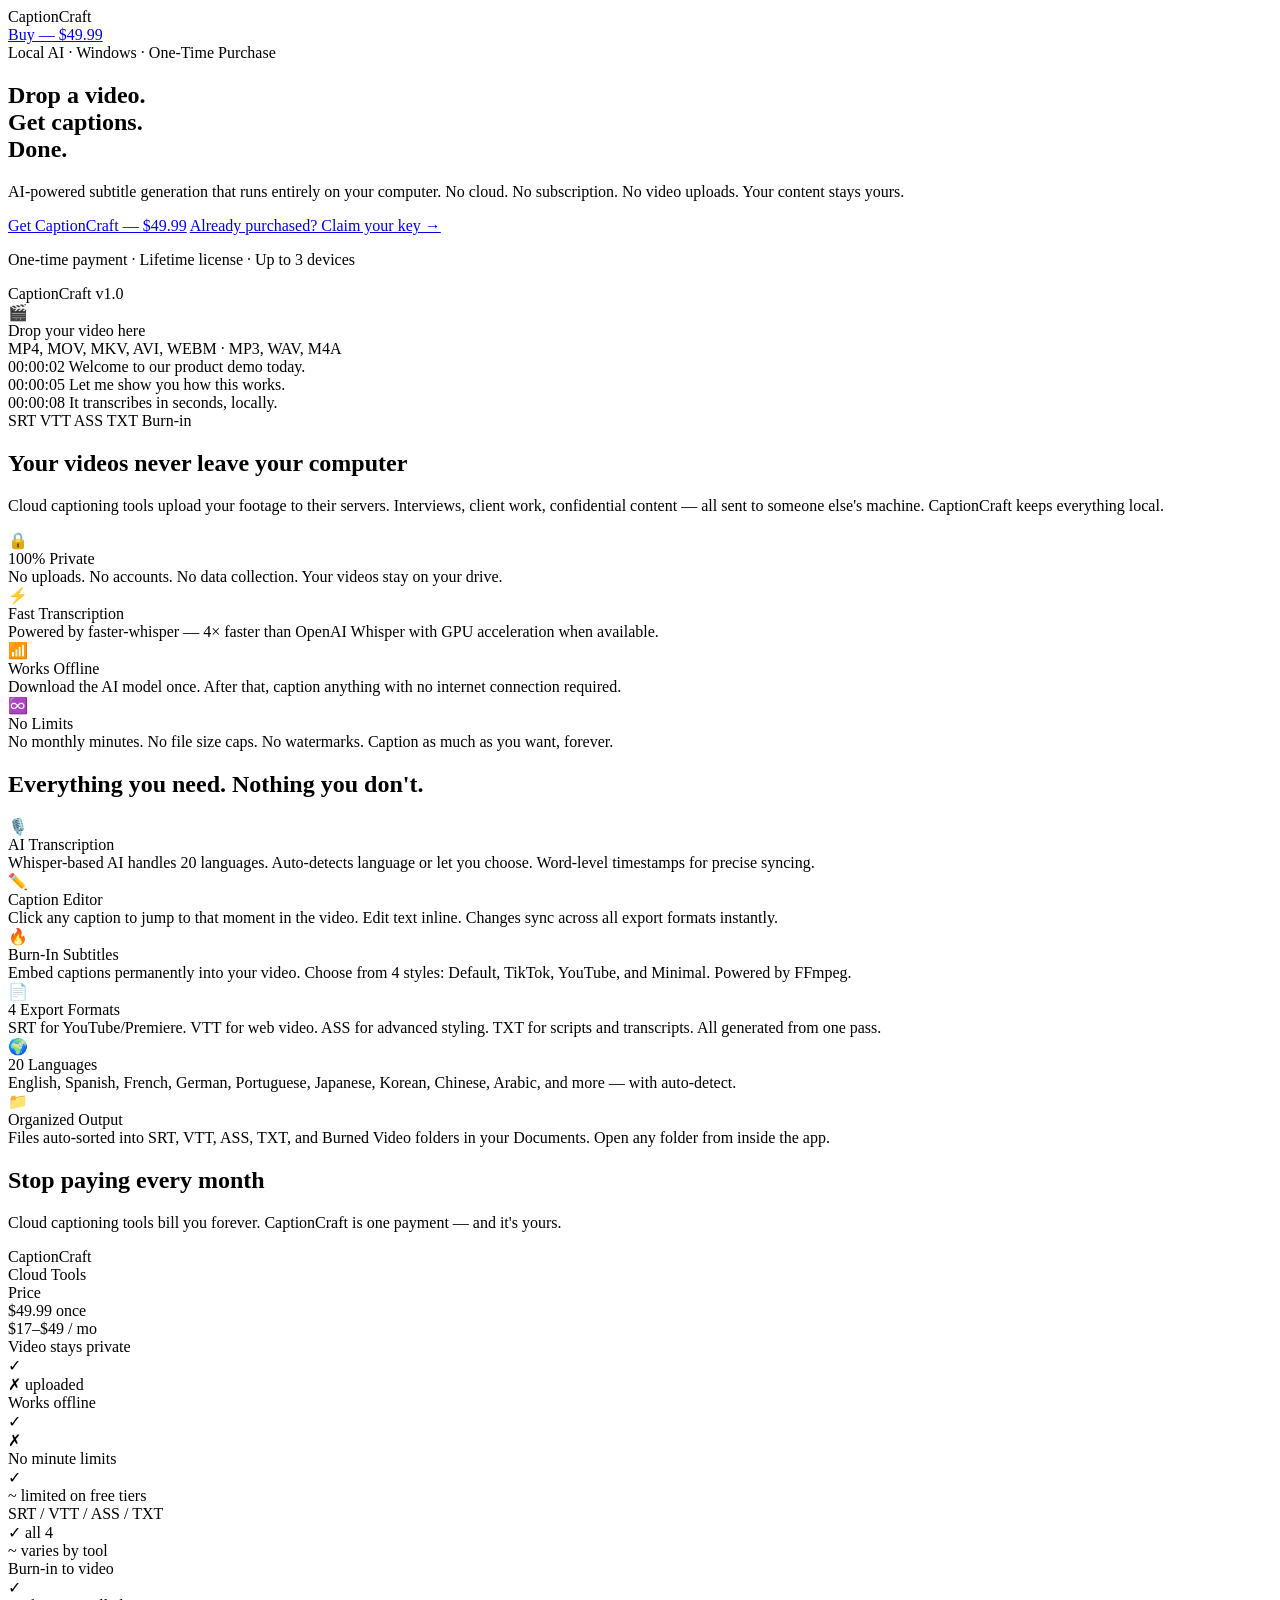
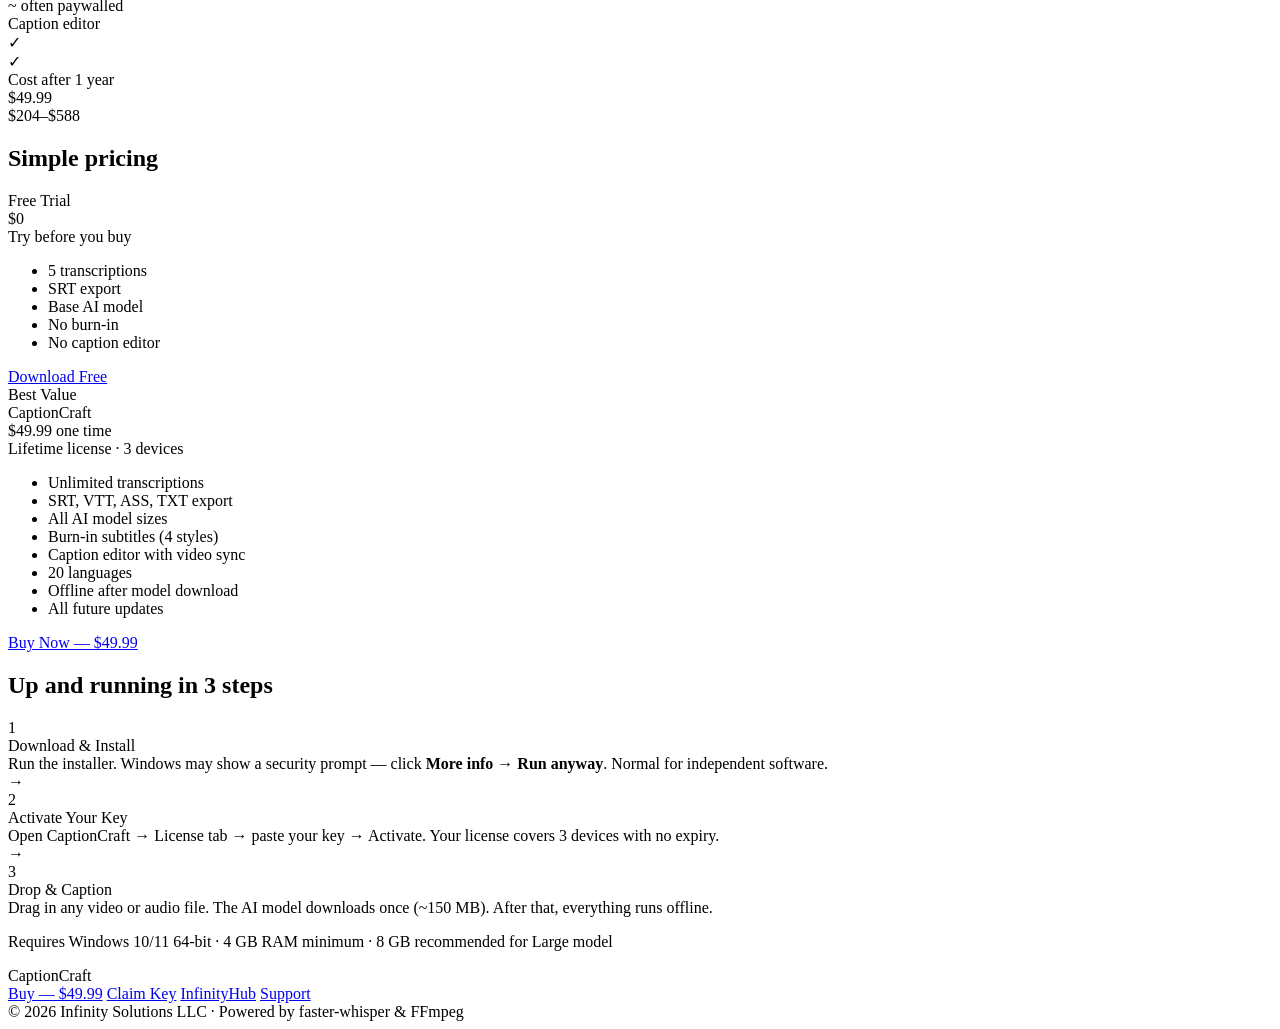
==== index.html @ 3bce5c4e "Add files via upload" ====
<!DOCTYPE html>
<html lang="en">
<head>
<meta charset="UTF-8"/>
<meta name="viewport" content="width=device-width,initial-scale=1.0"/>
<title>CaptionCraft — Local AI Captions. No Subscription.</title>
<meta name="description" content="Drop a video. Get captions. Your videos never leave your computer. One-time $49.99 — no subscription, no cloud, no limits."/>
<link rel="stylesheet" href="style.css"/>
</head>
<body>

<!-- ── NAV ─────────────────────────────────────────────────────────────────── -->
<nav>
  <div class="nav-inner">
    <div class="nav-logo">Caption<span class="accent">Craft</span></div>
    <a class="btn-nav" href="https://square.link/u/BKrwvHYz">Buy — $49.99</a>
  </div>
</nav>

<!-- ── HERO ─────────────────────────────────────────────────────────────────── -->
<section class="hero">
  <div class="hero-inner">
    <div class="hero-badge">Local AI · Windows · One-Time Purchase</div>
    <h1>Drop a video.<br>Get captions.<br><span class="accent">Done.</span></h1>
    <p class="hero-sub">
      AI-powered subtitle generation that runs entirely on your computer.
      No cloud. No subscription. No video uploads. Your content stays yours.
    </p>
    <div class="hero-cta">
      <a class="btn-primary" href="https://square.link/u/BKrwvHYz">Get CaptionCraft — $49.99</a>
      <a class="btn-ghost" href="claim.html">Already purchased? Claim your key →</a>
    </div>
    <p class="hero-note">One-time payment · Lifetime license · Up to 3 devices</p>
  </div>
  <div class="hero-demo">
    <div class="demo-window">
      <div class="demo-titlebar">
        <span class="demo-logo">Caption<span class="accent">Craft</span></span>
        <span class="demo-ver">v1.0</span>
      </div>
      <div class="demo-drop">
        <div class="demo-drop-icon">🎬</div>
        <div class="demo-drop-text">Drop your video here</div>
        <div class="demo-drop-sub">MP4, MOV, MKV, AVI, WEBM · MP3, WAV, M4A</div>
      </div>
      <div class="demo-result">
        <div class="demo-caption-row active">
          <span class="demo-ts">00:00:02</span>
          <span class="demo-line">Welcome to our product demo today.</span>
        </div>
        <div class="demo-caption-row">
          <span class="demo-ts">00:00:05</span>
          <span class="demo-line">Let me show you how this works.</span>
        </div>
        <div class="demo-caption-row">
          <span class="demo-ts">00:00:08</span>
          <span class="demo-line">It transcribes in seconds, locally.</span>
        </div>
      </div>
      <div class="demo-formats">
        <span class="fmt-chip">SRT</span>
        <span class="fmt-chip">VTT</span>
        <span class="fmt-chip">ASS</span>
        <span class="fmt-chip">TXT</span>
        <span class="fmt-chip accent-chip">Burn-in</span>
      </div>
    </div>
  </div>
</section>

<!-- ── WHY LOCAL ─────────────────────────────────────────────────────────────── -->
<section class="section-why">
  <div class="container">
    <h2 class="section-title">Your videos never leave your computer</h2>
    <p class="section-sub">Cloud captioning tools upload your footage to their servers. Interviews, client work, confidential content — all sent to someone else's machine. CaptionCraft keeps everything local.</p>
    <div class="why-grid">
      <div class="why-card">
        <div class="why-icon">🔒</div>
        <div class="why-title">100% Private</div>
        <div class="why-body">No uploads. No accounts. No data collection. Your videos stay on your drive.</div>
      </div>
      <div class="why-card">
        <div class="why-icon">⚡</div>
        <div class="why-title">Fast Transcription</div>
        <div class="why-body">Powered by faster-whisper — 4× faster than OpenAI Whisper with GPU acceleration when available.</div>
      </div>
      <div class="why-card">
        <div class="why-icon">📶</div>
        <div class="why-title">Works Offline</div>
        <div class="why-body">Download the AI model once. After that, caption anything with no internet connection required.</div>
      </div>
      <div class="why-card">
        <div class="why-icon">♾️</div>
        <div class="why-title">No Limits</div>
        <div class="why-body">No monthly minutes. No file size caps. No watermarks. Caption as much as you want, forever.</div>
      </div>
    </div>
  </div>
</section>

<!-- ── FEATURES ──────────────────────────────────────────────────────────────── -->
<section class="section-features">
  <div class="container">
    <h2 class="section-title">Everything you need. Nothing you don't.</h2>
    <div class="features-grid">

      <div class="feature-card">
        <div class="feature-icon">🎙️</div>
        <div class="feature-title">AI Transcription</div>
        <div class="feature-body">Whisper-based AI handles 20 languages. Auto-detects language or let you choose. Word-level timestamps for precise syncing.</div>
      </div>

      <div class="feature-card">
        <div class="feature-icon">✏️</div>
        <div class="feature-title">Caption Editor</div>
        <div class="feature-body">Click any caption to jump to that moment in the video. Edit text inline. Changes sync across all export formats instantly.</div>
      </div>

      <div class="feature-card">
        <div class="feature-icon">🔥</div>
        <div class="feature-title">Burn-In Subtitles</div>
        <div class="feature-body">Embed captions permanently into your video. Choose from 4 styles: Default, TikTok, YouTube, and Minimal. Powered by FFmpeg.</div>
      </div>

      <div class="feature-card">
        <div class="feature-icon">📄</div>
        <div class="feature-title">4 Export Formats</div>
        <div class="feature-body">SRT for YouTube/Premiere. VTT for web video. ASS for advanced styling. TXT for scripts and transcripts. All generated from one pass.</div>
      </div>

      <div class="feature-card">
        <div class="feature-icon">🌍</div>
        <div class="feature-title">20 Languages</div>
        <div class="feature-body">English, Spanish, French, German, Portuguese, Japanese, Korean, Chinese, Arabic, and more — with auto-detect.</div>
      </div>

      <div class="feature-card">
        <div class="feature-icon">📁</div>
        <div class="feature-title">Organized Output</div>
        <div class="feature-body">Files auto-sorted into SRT, VTT, ASS, TXT, and Burned Video folders in your Documents. Open any folder from inside the app.</div>
      </div>

    </div>
  </div>
</section>

<!-- ── COMPARISON ────────────────────────────────────────────────────────────── -->
<section class="section-compare">
  <div class="container">
    <h2 class="section-title">Stop paying every month</h2>
    <p class="section-sub">Cloud captioning tools bill you forever. CaptionCraft is one payment — and it's yours.</p>

    <div class="compare-table">
      <div class="compare-row compare-row-header">
        <div class="ct-feat"></div>
        <div class="ct-val ct-val-cc">CaptionCraft</div>
        <div class="ct-val ct-val-them">Cloud Tools</div>
      </div>
      <div class="compare-row compare-row-price">
        <div class="ct-feat">Price</div>
        <div class="ct-val ct-price-cc">$49.99 once</div>
        <div class="ct-val ct-price-them">$17–$49 / mo</div>
      </div>
      <div class="compare-row">
        <div class="ct-feat">Video stays private</div>
        <div class="ct-val"><span class="cmp-yes">✓</span></div>
        <div class="ct-val"><span class="cmp-no">✗ uploaded</span></div>
      </div>
      <div class="compare-row">
        <div class="ct-feat">Works offline</div>
        <div class="ct-val"><span class="cmp-yes">✓</span></div>
        <div class="ct-val"><span class="cmp-no">✗</span></div>
      </div>
      <div class="compare-row">
        <div class="ct-feat">No minute limits</div>
        <div class="ct-val"><span class="cmp-yes">✓</span></div>
        <div class="ct-val"><span class="cmp-partial">~ limited on free tiers</span></div>
      </div>
      <div class="compare-row">
        <div class="ct-feat">SRT / VTT / ASS / TXT</div>
        <div class="ct-val"><span class="cmp-yes">✓ all 4</span></div>
        <div class="ct-val"><span class="cmp-partial">~ varies by tool</span></div>
      </div>
      <div class="compare-row">
        <div class="ct-feat">Burn-in to video</div>
        <div class="ct-val"><span class="cmp-yes">✓</span></div>
        <div class="ct-val"><span class="cmp-partial">~ often paywalled</span></div>
      </div>
      <div class="compare-row">
        <div class="ct-feat">Caption editor</div>
        <div class="ct-val"><span class="cmp-yes">✓</span></div>
        <div class="ct-val"><span class="cmp-yes">✓</span></div>
      </div>
      <div class="compare-row">
        <div class="ct-feat">Cost after 1 year</div>
        <div class="ct-val"><span class="cmp-yes">$49.99</span></div>
        <div class="ct-val"><span class="cmp-no">$204–$588</span></div>
      </div>
    </div>
  </div>
</section>

<!-- ── PRICING ───────────────────────────────────────────────────────────────── -->
<section class="section-pricing">
  <div class="container">
    <h2 class="section-title">Simple pricing</h2>
    <div class="pricing-grid">
      <div class="price-card">
        <div class="price-name">Free Trial</div>
        <div class="price-amount">$0</div>
        <div class="price-desc">Try before you buy</div>
        <ul class="price-features">
          <li>5 transcriptions</li>
          <li>SRT export</li>
          <li>Base AI model</li>
          <li class="muted">No burn-in</li>
          <li class="muted">No caption editor</li>
        </ul>
        <a class="btn-outline" href="#">Download Free</a>
      </div>
      <div class="price-card price-card-featured">
        <div class="price-badge">Best Value</div>
        <div class="price-name">CaptionCraft</div>
        <div class="price-amount">$49.99 <span class="price-once">one time</span></div>
        <div class="price-desc">Lifetime license · 3 devices</div>
        <ul class="price-features">
          <li>Unlimited transcriptions</li>
          <li>SRT, VTT, ASS, TXT export</li>
          <li>All AI model sizes</li>
          <li>Burn-in subtitles (4 styles)</li>
          <li>Caption editor with video sync</li>
          <li>20 languages</li>
          <li>Offline after model download</li>
          <li>All future updates</li>
        </ul>
        <a class="btn-primary" href="https://square.link/u/BKrwvHYz">Buy Now — $49.99</a>
      </div>
    </div>
  </div>
</section>

<!-- ── SETUP ─────────────────────────────────────────────────────────────────── -->
<section class="section-setup">
  <div class="container">
    <h2 class="section-title">Up and running in 3 steps</h2>
    <div class="setup-steps">
      <div class="setup-step">
        <div class="step-num">1</div>
        <div class="step-title">Download &amp; Install</div>
        <div class="step-body">Run the installer. Windows may show a security prompt — click <strong>More info → Run anyway</strong>. Normal for independent software.</div>
      </div>
      <div class="setup-arrow">→</div>
      <div class="setup-step">
        <div class="step-num">2</div>
        <div class="step-title">Activate Your Key</div>
        <div class="step-body">Open CaptionCraft → License tab → paste your key → Activate. Your license covers 3 devices with no expiry.</div>
      </div>
      <div class="setup-arrow">→</div>
      <div class="setup-step">
        <div class="step-num">3</div>
        <div class="step-title">Drop &amp; Caption</div>
        <div class="step-body">Drag in any video or audio file. The AI model downloads once (~150 MB). After that, everything runs offline.</div>
      </div>
    </div>
    <p class="setup-note">Requires Windows 10/11 64-bit · 4 GB RAM minimum · 8 GB recommended for Large model</p>
  </div>
</section>

<!-- ── FOOTER ────────────────────────────────────────────────────────────────── -->
<footer>
  <div class="footer-inner">
    <div class="footer-logo">Caption<span class="accent">Craft</span></div>
    <div class="footer-links">
      <a href="https://square.link/u/BKrwvHYz">Buy — $49.99</a>
      <a href="claim.html">Claim Key</a>
      <a href="https://infinityhub.dev">InfinityHub</a>
      <a href="mailto:support@infinityhub.dev">Support</a>
    </div>
    <div class="footer-copy">© 2026 Infinity Solutions LLC · Powered by faster-whisper &amp; FFmpeg</div>
  </div>
</footer>

</body>
</html>
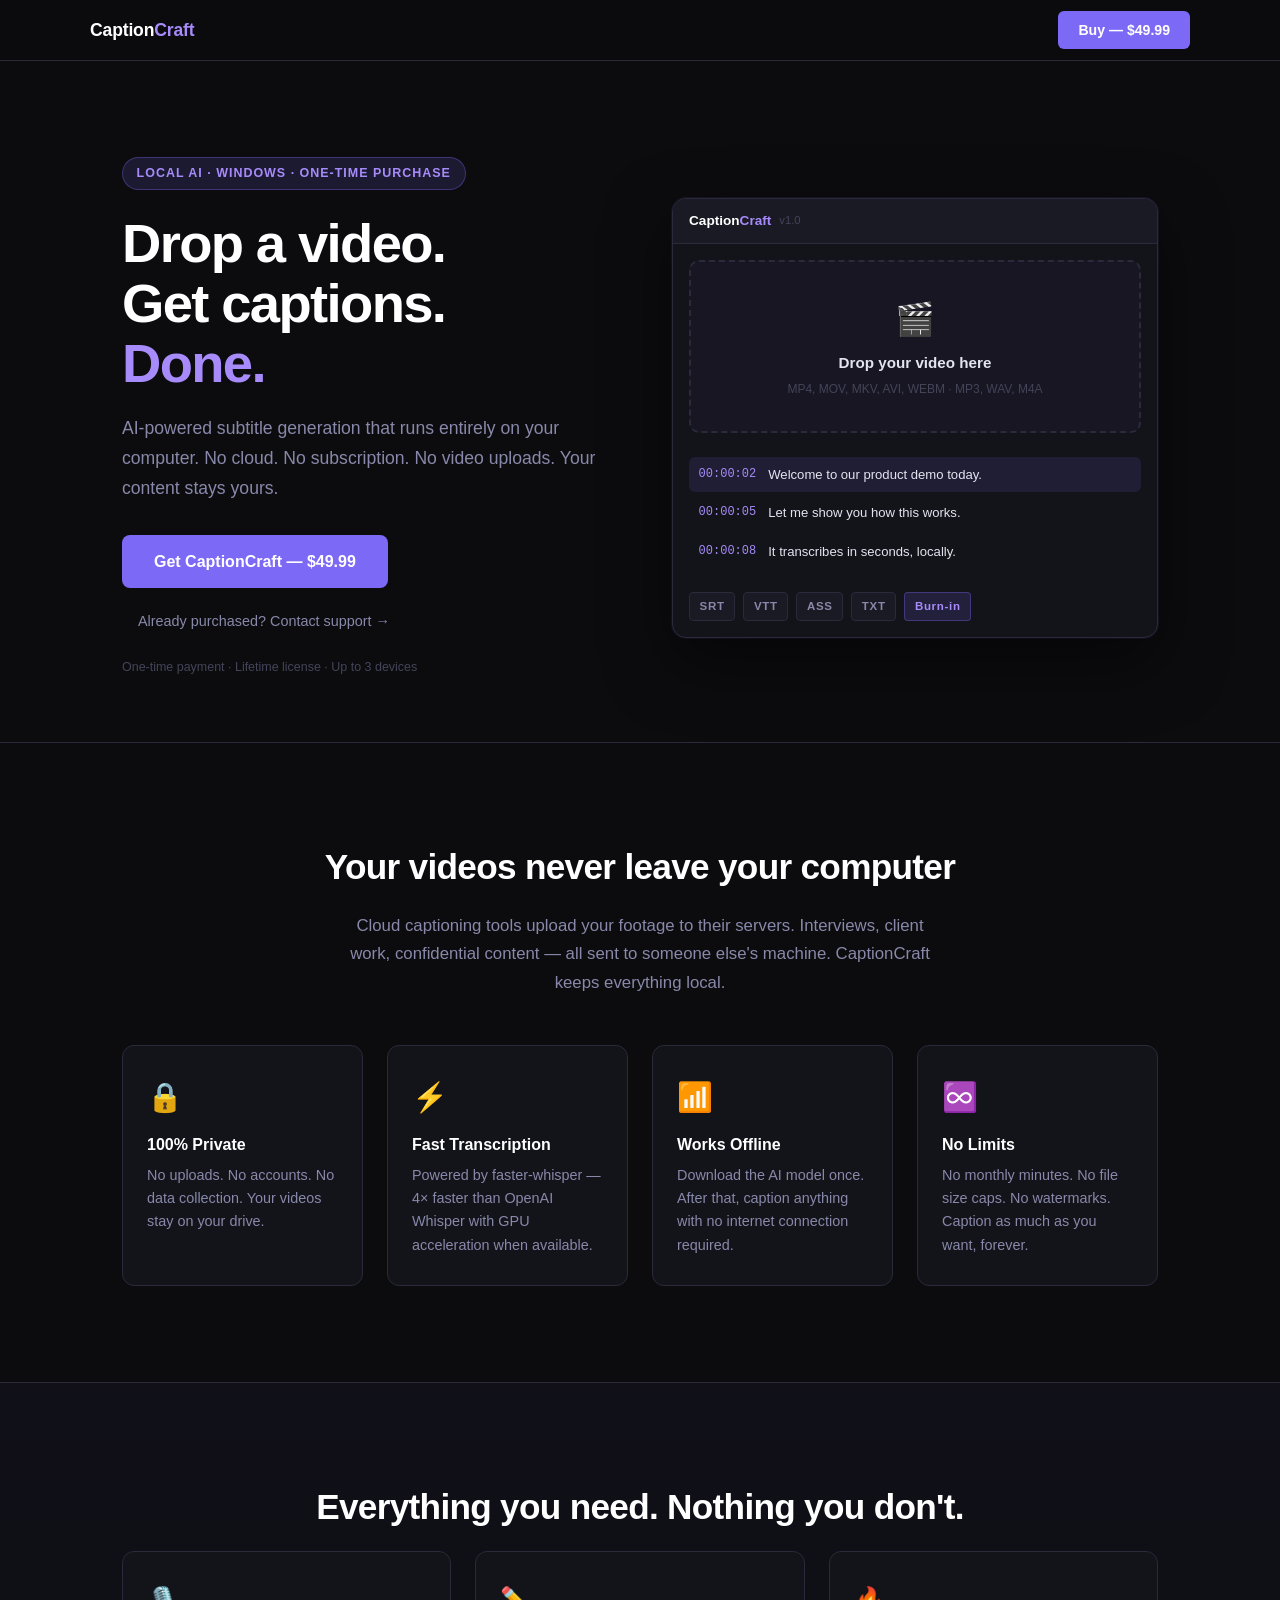
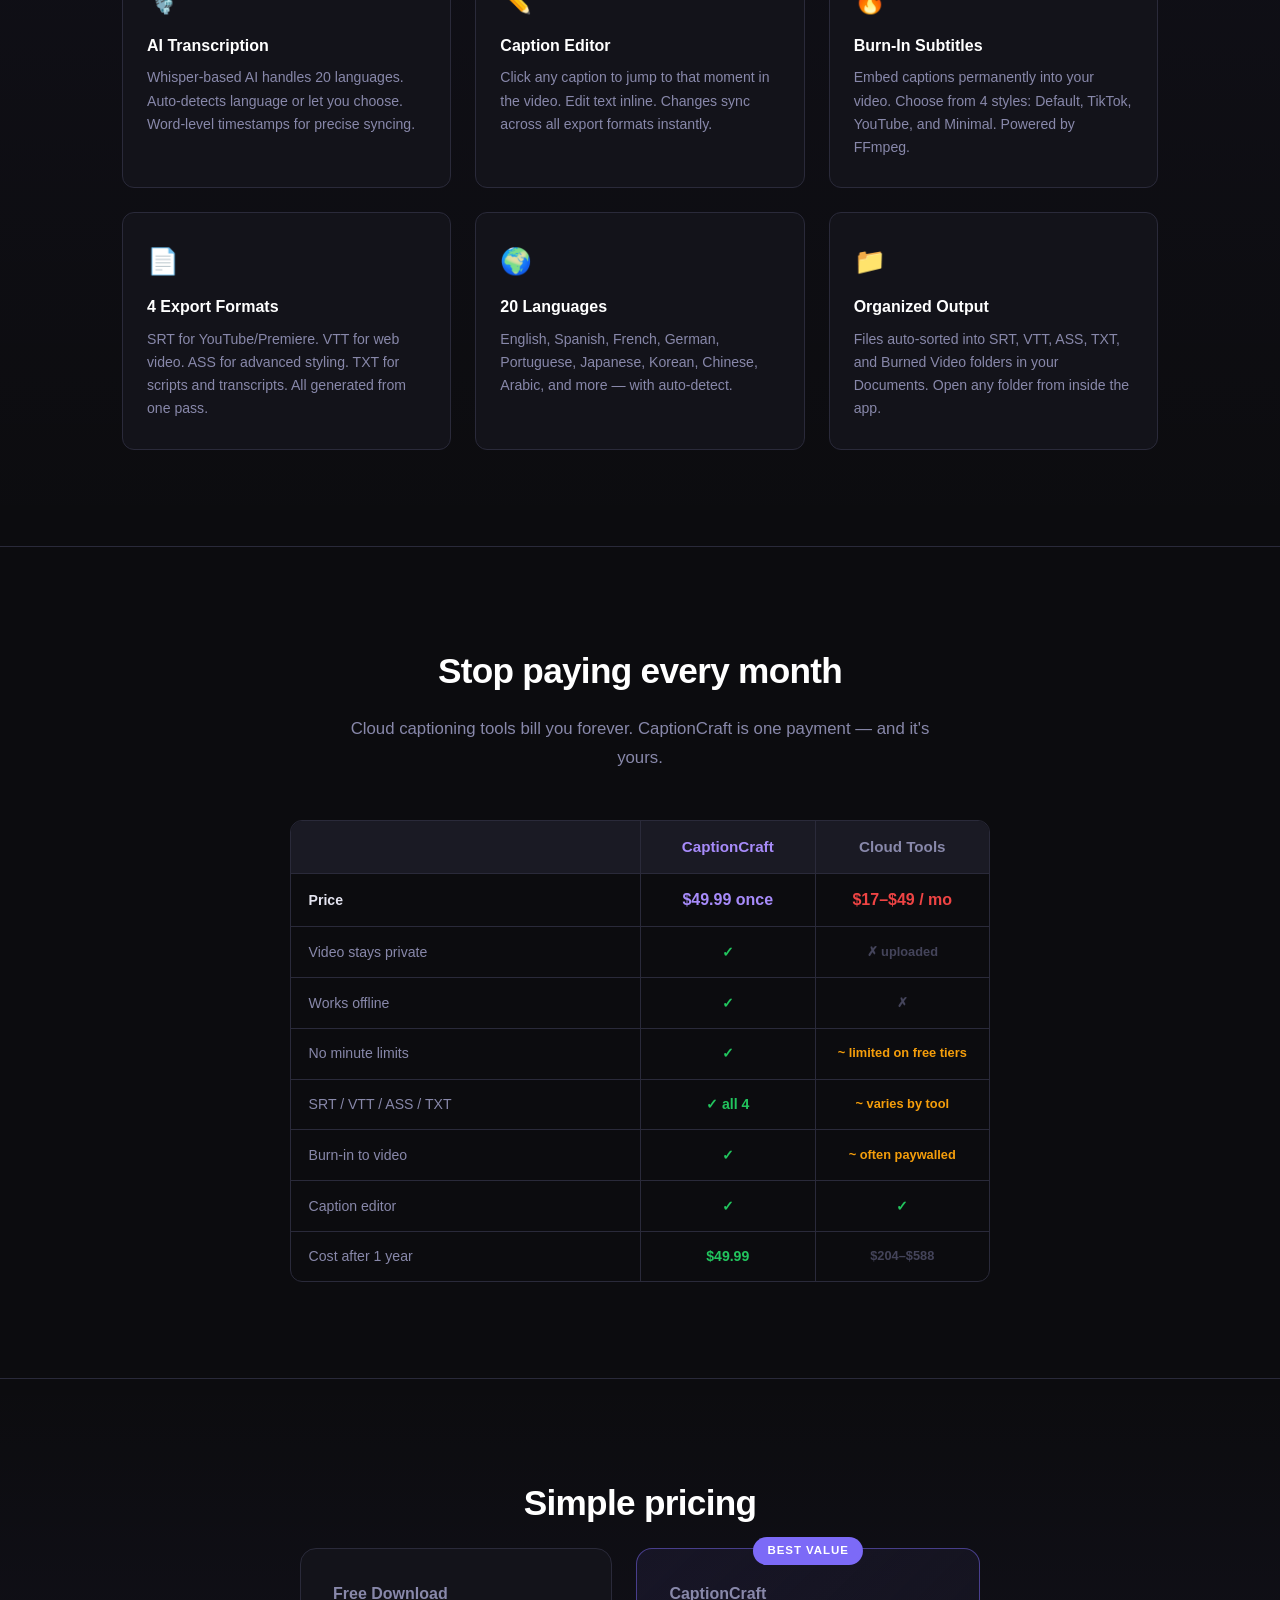
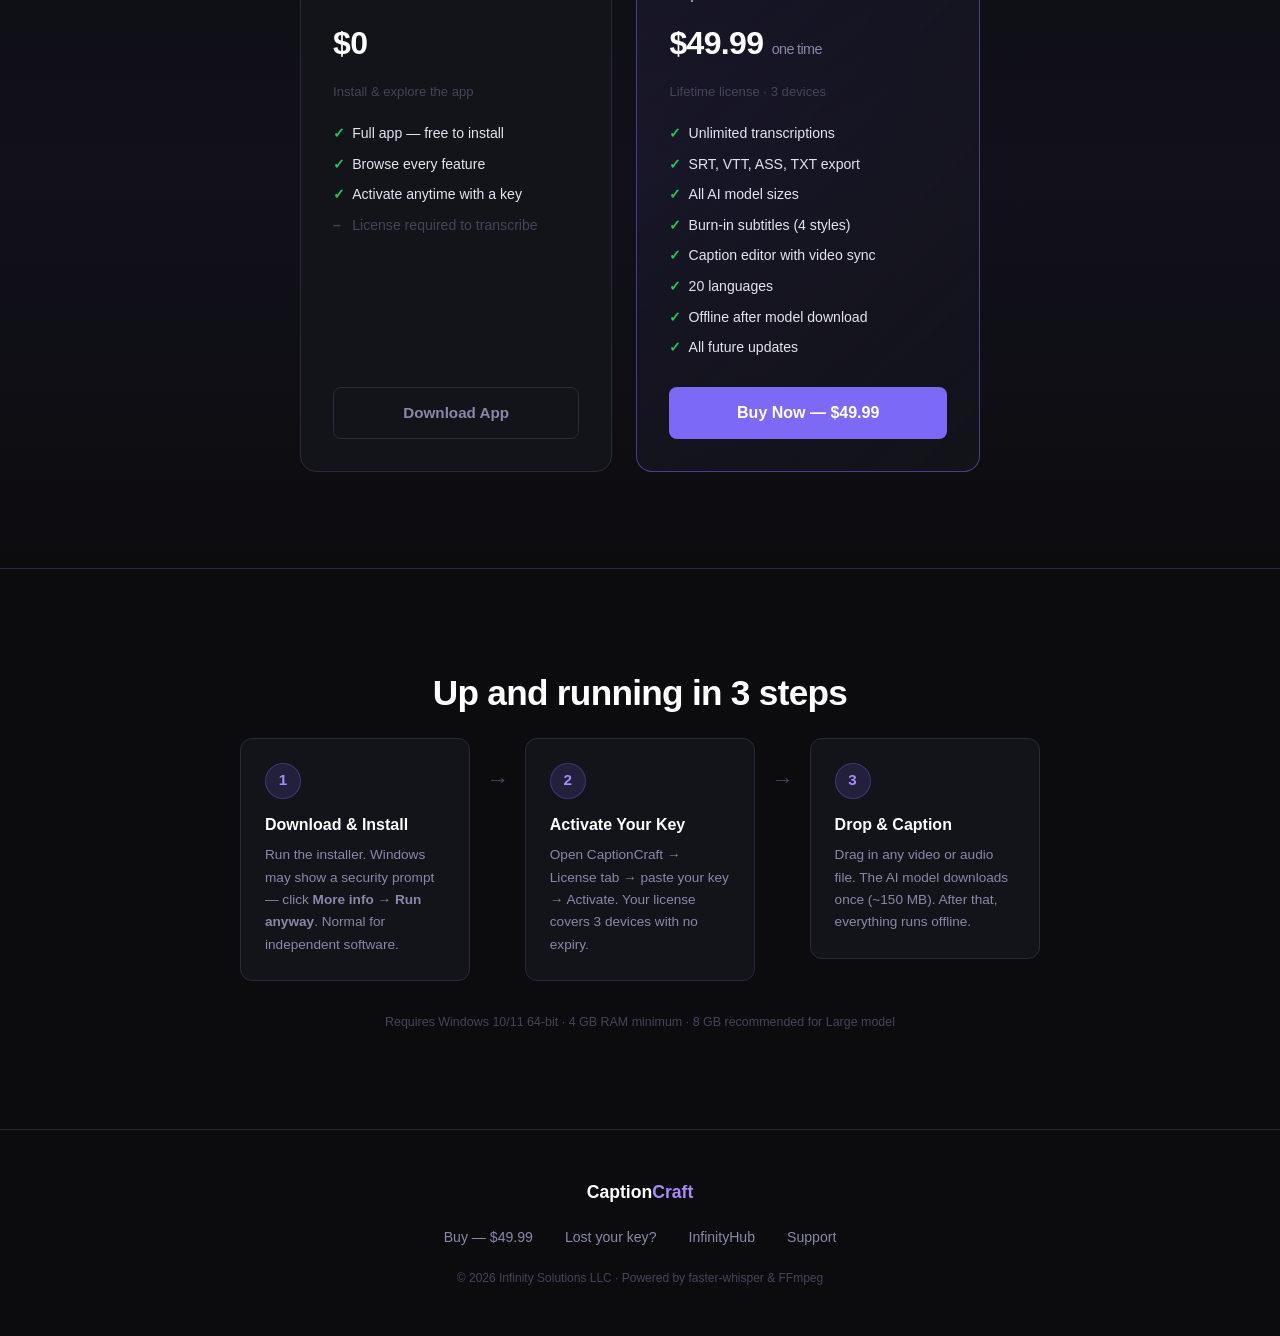
==== commit fce12c99: "Add files via upload" ====
--- a/index.html
+++ b/index.html
@@ -28,7 +28,7 @@
     </p>
     <div class="hero-cta">
       <a class="btn-primary" href="https://square.link/u/BKrwvHYz">Get CaptionCraft — $49.99</a>
-      <a class="btn-ghost" href="claim.html">Already purchased? Claim your key →</a>
+      <a class="btn-ghost" href="mailto:support@infinityhub.dev">Already purchased? Contact support →</a>
     </div>
     <p class="hero-note">One-time payment · Lifetime license · Up to 3 devices</p>
   </div>
@@ -206,17 +206,16 @@
     <h2 class="section-title">Simple pricing</h2>
     <div class="pricing-grid">
       <div class="price-card">
-        <div class="price-name">Free Trial</div>
+        <div class="price-name">Free Download</div>
         <div class="price-amount">$0</div>
-        <div class="price-desc">Try before you buy</div>
+        <div class="price-desc">Install &amp; explore the app</div>
         <ul class="price-features">
-          <li>5 transcriptions</li>
-          <li>SRT export</li>
-          <li>Base AI model</li>
-          <li class="muted">No burn-in</li>
-          <li class="muted">No caption editor</li>
+          <li>Full app — free to install</li>
+          <li>Browse every feature</li>
+          <li>Activate anytime with a key</li>
+          <li class="muted">License required to transcribe</li>
         </ul>
-        <a class="btn-outline" href="#">Download Free</a>
+        <a class="btn-outline" href="https://github.com/contactinfinitysolutionsllc-ops/CaptionCraft/releases/download/CaptionCraft/CaptionCraft-Setup-1.0.0.exe">Download App</a>
       </div>
       <div class="price-card price-card-featured">
         <div class="price-badge">Best Value</div>
@@ -272,7 +271,7 @@
     <div class="footer-logo">Caption<span class="accent">Craft</span></div>
     <div class="footer-links">
       <a href="https://square.link/u/BKrwvHYz">Buy — $49.99</a>
-      <a href="claim.html">Claim Key</a>
+      <a href="mailto:support@infinityhub.dev">Lost your key?</a>
       <a href="https://infinityhub.dev">InfinityHub</a>
       <a href="mailto:support@infinityhub.dev">Support</a>
     </div>
--- a/style.css
+++ b/style.css
@@ -0,0 +1,479 @@
+/* ── Reset & base ──────────────────────────────────────────────────────────── */
+*, *::before, *::after { box-sizing: border-box; margin: 0; padding: 0; }
+
+:root {
+  --bg:       #0c0c0f;
+  --panel:    #13131a;
+  --panel2:   #1a1a24;
+  --border:   #2a2a3a;
+  --accent:   #7c6af7;
+  --accent2:  #a78bfa;
+  --accent3:  #c4b5fd;
+  --green:    #22c55e;
+  --amber:    #f59e0b;
+  --red:      #ef4444;
+  --txt:      #e4e4f0;
+  --txt2:     #8888aa;
+  --txt3:     #44445a;
+  --max:      1100px;
+  --radius:   12px;
+}
+
+html { scroll-behavior: smooth; }
+
+body {
+  background: var(--bg);
+  color: var(--txt);
+  font-family: -apple-system, BlinkMacSystemFont, "Segoe UI", Roboto, sans-serif;
+  font-size: 16px;
+  line-height: 1.6;
+  -webkit-font-smoothing: antialiased;
+}
+
+a { color: var(--accent2); text-decoration: none; }
+a:hover { color: var(--accent3); }
+
+.accent { color: var(--accent2); }
+.container { max-width: var(--max); margin: 0 auto; padding: 0 2rem; }
+
+/* ── Buttons ───────────────────────────────────────────────────────────────── */
+.btn-primary {
+  display: inline-block;
+  background: var(--accent);
+  color: #fff;
+  padding: .85rem 2rem;
+  border-radius: 8px;
+  font-weight: 700;
+  font-size: 1rem;
+  transition: background .15s, transform .1s;
+}
+.btn-primary:hover { background: var(--accent2); color: #fff; transform: translateY(-1px); }
+
+.btn-ghost {
+  display: inline-block;
+  color: var(--txt2);
+  padding: .85rem 1rem;
+  font-size: .9rem;
+  transition: color .15s;
+}
+.btn-ghost:hover { color: var(--accent2); }
+
+.btn-outline {
+  display: inline-block;
+  border: 1px solid var(--border);
+  color: var(--txt2);
+  padding: .8rem 1.5rem;
+  border-radius: 8px;
+  font-weight: 600;
+  font-size: .95rem;
+  transition: border-color .15s, color .15s;
+  text-align: center;
+}
+.btn-outline:hover { border-color: var(--accent); color: var(--accent2); }
+
+.btn-nav {
+  background: var(--accent);
+  color: #fff;
+  padding: .5rem 1.25rem;
+  border-radius: 6px;
+  font-weight: 700;
+  font-size: .88rem;
+}
+.btn-nav:hover { background: var(--accent2); color: #fff; }
+
+/* ── Nav ───────────────────────────────────────────────────────────────────── */
+nav {
+  position: sticky;
+  top: 0;
+  z-index: 100;
+  background: rgba(12,12,15,.9);
+  backdrop-filter: blur(12px);
+  border-bottom: 1px solid var(--border);
+  padding: 0 2rem;
+}
+.nav-inner {
+  max-width: var(--max);
+  margin: 0 auto;
+  height: 60px;
+  display: flex;
+  align-items: center;
+  justify-content: space-between;
+}
+.nav-logo {
+  font-size: 1.1rem;
+  font-weight: 800;
+  color: #fff;
+  letter-spacing: -.01em;
+}
+
+/* ── Hero ──────────────────────────────────────────────────────────────────── */
+.hero {
+  max-width: var(--max);
+  margin: 0 auto;
+  padding: 6rem 2rem 4rem;
+  display: grid;
+  grid-template-columns: 1fr 1fr;
+  gap: 4rem;
+  align-items: center;
+}
+
+.hero-badge {
+  display: inline-block;
+  background: rgba(124,106,247,.15);
+  border: 1px solid rgba(124,106,247,.35);
+  color: var(--accent2);
+  font-size: .78rem;
+  font-weight: 700;
+  letter-spacing: .08em;
+  text-transform: uppercase;
+  padding: .35rem .85rem;
+  border-radius: 999px;
+  margin-bottom: 1.5rem;
+}
+
+.hero h1 {
+  font-size: clamp(2.4rem, 5vw, 3.4rem);
+  font-weight: 800;
+  line-height: 1.1;
+  letter-spacing: -.03em;
+  color: #fff;
+  margin-bottom: 1.25rem;
+}
+
+.hero-sub {
+  font-size: 1.1rem;
+  color: var(--txt2);
+  max-width: 480px;
+  margin-bottom: 2rem;
+  line-height: 1.7;
+}
+
+.hero-cta {
+  display: flex;
+  align-items: center;
+  gap: .5rem;
+  flex-wrap: wrap;
+  margin-bottom: .75rem;
+}
+
+.hero-note {
+  font-size: .78rem;
+  color: var(--txt3);
+  margin-top: .25rem;
+}
+
+/* ── Demo window ───────────────────────────────────────────────────────────── */
+.demo-window {
+  background: var(--panel);
+  border: 1px solid var(--border);
+  border-radius: 14px;
+  overflow: hidden;
+  box-shadow: 0 24px 64px rgba(0,0,0,.5), 0 0 0 1px rgba(124,106,247,.1);
+}
+
+.demo-titlebar {
+  background: var(--panel2);
+  padding: .7rem 1rem;
+  display: flex;
+  align-items: center;
+  gap: .5rem;
+  border-bottom: 1px solid var(--border);
+}
+.demo-logo { font-size: .85rem; font-weight: 800; color: #fff; }
+.demo-ver  { font-size: .7rem; color: var(--txt3); }
+
+.demo-drop {
+  padding: 2rem 1.5rem;
+  border-bottom: 1px solid var(--border);
+  text-align: center;
+  border: 2px dashed var(--border);
+  margin: 1rem;
+  border-radius: 10px;
+  background: rgba(124,106,247,.04);
+}
+.demo-drop-icon { font-size: 2rem; margin-bottom: .4rem; }
+.demo-drop-text { font-size: .95rem; font-weight: 600; color: var(--txt); }
+.demo-drop-sub  { font-size: .75rem; color: var(--txt3); margin-top: .25rem; }
+
+.demo-result { padding: .5rem 1rem; }
+.demo-caption-row {
+  display: flex;
+  gap: .75rem;
+  padding: .45rem .6rem;
+  border-radius: 6px;
+  font-size: .82rem;
+  margin-bottom: .2rem;
+  transition: background .15s;
+}
+.demo-caption-row.active { background: rgba(124,106,247,.12); }
+.demo-ts   { color: var(--accent2); font-family: monospace; flex-shrink: 0; font-size: .75rem; padding-top: .05rem; }
+.demo-line { color: var(--txt); }
+
+.demo-formats {
+  display: flex;
+  gap: .5rem;
+  padding: .75rem 1rem 1rem;
+}
+.fmt-chip {
+  background: var(--panel2);
+  border: 1px solid var(--border);
+  color: var(--txt2);
+  font-size: .72rem;
+  font-weight: 700;
+  letter-spacing: .06em;
+  padding: .25rem .6rem;
+  border-radius: 4px;
+}
+.accent-chip {
+  background: rgba(124,106,247,.15);
+  border-color: rgba(124,106,247,.35);
+  color: var(--accent2);
+}
+
+/* ── Section shared ────────────────────────────────────────────────────────── */
+.section-title {
+  font-size: clamp(1.6rem, 3vw, 2.2rem);
+  font-weight: 800;
+  color: #fff;
+  text-align: center;
+  letter-spacing: -.02em;
+  margin-bottom: 1rem;
+}
+.section-sub {
+  text-align: center;
+  color: var(--txt2);
+  max-width: 600px;
+  margin: 0 auto 3rem;
+  font-size: 1.05rem;
+  line-height: 1.7;
+}
+
+/* ── Why local ─────────────────────────────────────────────────────────────── */
+.section-why {
+  padding: 6rem 0;
+  border-top: 1px solid var(--border);
+}
+.why-grid {
+  display: grid;
+  grid-template-columns: repeat(4, 1fr);
+  gap: 1.5rem;
+}
+.why-card {
+  background: var(--panel);
+  border: 1px solid var(--border);
+  border-radius: var(--radius);
+  padding: 1.75rem 1.5rem;
+  transition: border-color .2s;
+}
+.why-card:hover { border-color: rgba(124,106,247,.4); }
+.why-icon  { font-size: 1.8rem; margin-bottom: .75rem; }
+.why-title { font-weight: 700; color: #fff; margin-bottom: .4rem; font-size: 1rem; }
+.why-body  { color: var(--txt2); font-size: .9rem; line-height: 1.6; }
+
+/* ── Features ──────────────────────────────────────────────────────────────── */
+.section-features {
+  padding: 6rem 0;
+  border-top: 1px solid var(--border);
+  background: linear-gradient(180deg, rgba(124,106,247,.04) 0%, transparent 100%);
+}
+.features-grid {
+  display: grid;
+  grid-template-columns: repeat(3, 1fr);
+  gap: 1.5rem;
+}
+.feature-card {
+  background: var(--panel);
+  border: 1px solid var(--border);
+  border-radius: var(--radius);
+  padding: 1.75rem 1.5rem;
+  transition: border-color .2s, transform .2s;
+}
+.feature-card:hover { border-color: rgba(124,106,247,.4); transform: translateY(-2px); }
+.feature-icon  { font-size: 1.6rem; margin-bottom: .75rem; }
+.feature-title { font-weight: 700; color: #fff; margin-bottom: .5rem; font-size: 1rem; }
+.feature-body  { color: var(--txt2); font-size: .88rem; line-height: 1.65; }
+
+/* ── Comparison ────────────────────────────────────────────────────────────── */
+.section-compare {
+  padding: 6rem 0;
+  border-top: 1px solid var(--border);
+}
+.compare-table {
+  max-width: 700px;
+  margin: 0 auto;
+  border: 1px solid var(--border);
+  border-radius: var(--radius);
+  overflow: hidden;
+}
+.compare-row {
+  display: grid;
+  grid-template-columns: 2fr 1fr 1fr;
+  border-bottom: 1px solid var(--border);
+}
+.compare-row:last-child { border-bottom: none; }
+.compare-row-header { background: var(--panel2); }
+.compare-row:not(.compare-row-header):hover { background: rgba(124,106,247,.04); }
+
+.ct-feat, .ct-val {
+  padding: .85rem 1.1rem;
+  font-size: .88rem;
+  display: flex;
+  align-items: center;
+}
+.ct-feat { color: var(--txt2); }
+.ct-val  { justify-content: center; font-weight: 600; border-left: 1px solid var(--border); }
+
+.compare-row-header .ct-feat { color: var(--txt3); font-size: .75rem; font-weight: 700; text-transform: uppercase; letter-spacing: .06em; }
+.ct-val-cc   { color: var(--accent2); font-weight: 800; font-size: .95rem; }
+.ct-val-them { color: var(--txt2); font-size: .95rem; }
+
+.compare-row-price .ct-feat { font-weight: 700; color: var(--txt); }
+.ct-price-cc   { color: var(--accent2); font-weight: 800; font-size: 1rem; }
+.ct-price-them { color: var(--red); font-size: 1rem; }
+
+.cmp-yes     { color: var(--green); }
+.cmp-no      { color: var(--txt3); font-size: .8rem; }
+.cmp-partial { color: var(--amber); font-size: .8rem; }
+
+/* ── Pricing ───────────────────────────────────────────────────────────────── */
+.section-pricing {
+  padding: 6rem 0;
+  border-top: 1px solid var(--border);
+  background: linear-gradient(180deg, transparent, rgba(124,106,247,.05) 50%, transparent);
+}
+.pricing-grid {
+  display: grid;
+  grid-template-columns: 1fr 1.1fr;
+  gap: 1.5rem;
+  max-width: 680px;
+  margin: 0 auto;
+}
+.price-card {
+  background: var(--panel);
+  border: 1px solid var(--border);
+  border-radius: 16px;
+  padding: 2rem;
+  display: flex;
+  flex-direction: column;
+  gap: .75rem;
+}
+.price-card-featured {
+  border-color: rgba(124,106,247,.5);
+  background: linear-gradient(135deg, rgba(124,106,247,.08), var(--panel));
+  position: relative;
+}
+.price-badge {
+  position: absolute;
+  top: -12px;
+  left: 50%;
+  transform: translateX(-50%);
+  background: var(--accent);
+  color: #fff;
+  font-size: .72rem;
+  font-weight: 800;
+  letter-spacing: .08em;
+  text-transform: uppercase;
+  padding: .3rem .9rem;
+  border-radius: 999px;
+  white-space: nowrap;
+}
+.price-name   { font-size: 1rem; font-weight: 700; color: var(--txt2); }
+.price-amount { font-size: 2rem; font-weight: 800; color: #fff; letter-spacing: -.02em; }
+.price-once   { font-size: .9rem; font-weight: 500; color: var(--txt2); }
+.price-desc   { font-size: .82rem; color: var(--txt3); margin-bottom: .5rem; }
+.price-features {
+  list-style: none;
+  display: flex;
+  flex-direction: column;
+  gap: .5rem;
+  flex: 1;
+  margin-bottom: 1rem;
+}
+.price-features li { font-size: .88rem; color: var(--txt); padding-left: 1.2rem; position: relative; }
+.price-features li::before { content: "✓"; position: absolute; left: 0; color: var(--green); font-weight: 700; }
+.price-features li.muted { color: var(--txt3); }
+.price-features li.muted::before { content: "–"; color: var(--txt3); }
+.price-card-featured .btn-primary { text-align: center; }
+.price-card .btn-outline { margin-top: auto; }
+
+/* ── Setup ─────────────────────────────────────────────────────────────────── */
+.section-setup {
+  padding: 6rem 0;
+  border-top: 1px solid var(--border);
+}
+.setup-steps {
+  display: flex;
+  align-items: flex-start;
+  gap: 1rem;
+  max-width: 800px;
+  margin: 0 auto 2rem;
+}
+.setup-step {
+  flex: 1;
+  background: var(--panel);
+  border: 1px solid var(--border);
+  border-radius: var(--radius);
+  padding: 1.5rem;
+}
+.step-num {
+  width: 36px;
+  height: 36px;
+  background: rgba(124,106,247,.15);
+  border: 1px solid rgba(124,106,247,.3);
+  color: var(--accent2);
+  border-radius: 50%;
+  display: flex;
+  align-items: center;
+  justify-content: center;
+  font-weight: 800;
+  font-size: .95rem;
+  margin-bottom: .85rem;
+}
+.step-title { font-weight: 700; color: #fff; margin-bottom: .4rem; }
+.step-body  { font-size: .85rem; color: var(--txt2); line-height: 1.65; }
+.setup-arrow {
+  color: var(--txt3);
+  font-size: 1.4rem;
+  padding-top: 1.5rem;
+  flex-shrink: 0;
+}
+.setup-note {
+  text-align: center;
+  font-size: .78rem;
+  color: var(--txt3);
+}
+
+/* ── Footer ────────────────────────────────────────────────────────────────── */
+footer {
+  border-top: 1px solid var(--border);
+  padding: 3rem 2rem;
+}
+.footer-inner {
+  max-width: var(--max);
+  margin: 0 auto;
+  display: flex;
+  flex-direction: column;
+  align-items: center;
+  gap: 1.25rem;
+  text-align: center;
+}
+.footer-logo { font-size: 1.1rem; font-weight: 800; color: #fff; }
+.footer-links { display: flex; gap: 2rem; flex-wrap: wrap; justify-content: center; }
+.footer-links a { font-size: .88rem; color: var(--txt2); }
+.footer-links a:hover { color: var(--accent2); }
+.footer-copy { font-size: .75rem; color: var(--txt3); }
+
+/* ── Responsive ────────────────────────────────────────────────────────────── */
+@media (max-width: 900px) {
+  .hero { grid-template-columns: 1fr; gap: 3rem; padding: 4rem 1.5rem 3rem; }
+  .why-grid { grid-template-columns: 1fr 1fr; }
+  .features-grid { grid-template-columns: 1fr 1fr; }
+  .pricing-grid { grid-template-columns: 1fr; max-width: 380px; }
+}
+@media (max-width: 600px) {
+  .why-grid { grid-template-columns: 1fr; }
+  .features-grid { grid-template-columns: 1fr; }
+  .setup-steps { flex-direction: column; }
+  .setup-arrow { display: none; }
+  .compare-table { font-size: .82rem; }
+}
